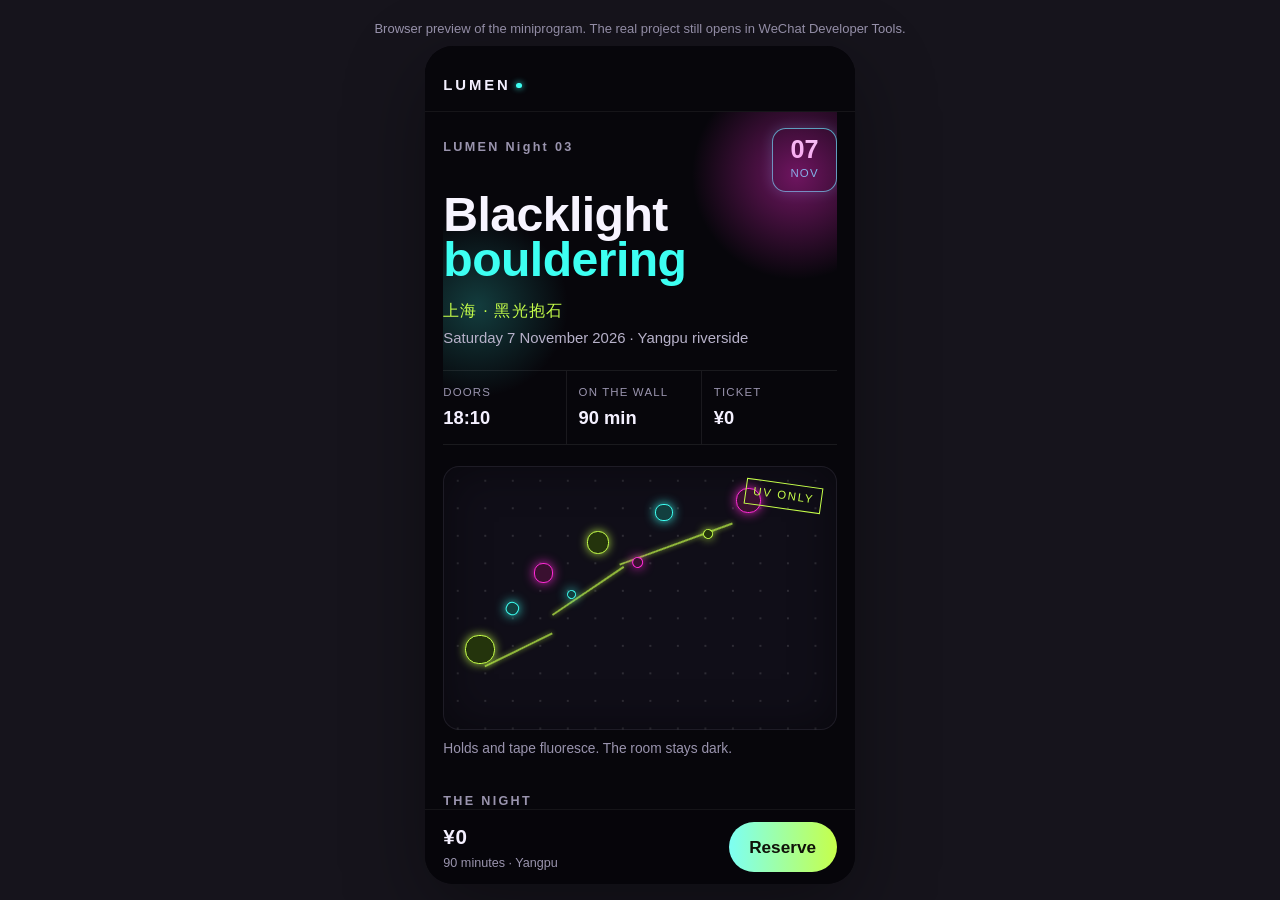
==== preview/index.html @ d01b52dc "first commit Co-authored-by: Cursor <cursoragent@cursor.com>" ====
<!DOCTYPE html>
<html lang="en">
<head>
  <meta charset="utf-8">
  <meta name="viewport" content="width=device-width, initial-scale=1">
  <title>LUMEN Night — browser preview</title>
  <link rel="stylesheet" href="preview.css?v=4">
  <style>
    :root {
      --rpx: calc(min(100vw, 430px) / 750);
    }

    body {
      margin: 0;
      background: #16141c;
      color: #f4f0ff;
      font-family: -apple-system, BlinkMacSystemFont, "Segoe UI", "PingFang SC", "Microsoft YaHei", sans-serif;
    }

    .stage {
      height: 100vh;
      height: 100dvh;
      display: flex;
      flex-direction: column;
      align-items: center;
      box-sizing: border-box;
    }

    .note {
      margin: 0;
      padding: 12px 16px 8px;
      color: #9a94ae;
      font-size: 13px;
      line-height: 1.4;
      text-align: center;
    }

    .device {
      width: min(100vw, 430px);
      flex: 1;
      min-height: 0;
      position: relative;
      display: flex;
      flex-direction: column;
      overflow: hidden;
      background: #07060b;
    }

    .device * {
      box-sizing: border-box;
    }

    .scroll {
      flex: 1;
      min-height: 0;
      overflow-x: hidden;
      overflow-y: auto;
      scrollbar-width: none;
    }

    .scroll::-webkit-scrollbar {
      width: 0;
      height: 0;
    }

    .device .nav,
    .device .dock {
      position: relative;
      top: auto;
      right: auto;
      bottom: auto;
      left: auto;
      flex-shrink: 0;
    }

    .device .nav {
      padding-top: 14px;
    }

    .device .bar {
      min-height: calc(88 * var(--rpx));
    }

    .home .page {
      padding-bottom: calc(28 * var(--rpx));
    }

    .device button {
      font-family: inherit;
      cursor: pointer;
      border: 0;
      background: transparent;
    }

    .device input,
    .device select {
      font-family: inherit;
      font-size: max(16px, calc(30 * var(--rpx)));
    }

    .device input:focus,
    .device select:focus {
      outline: none;
      border-color: rgba(61, 255, 242, 0.85);
    }

    .device select.field {
      appearance: none;
    }

    .wave,
    .choice,
    .agree,
    .code-wrap,
    .row {
      cursor: pointer;
    }

    #dock[hidden] {
      display: none !important;
    }

    .modal {
      position: absolute;
      inset: 0;
      z-index: 40;
      display: flex;
      align-items: flex-end;
      padding: 16px;
      background: rgba(0, 0, 0, 0.55);
    }

    .modal[hidden] {
      display: none !important;
    }

    .sheet {
      width: 100%;
      padding: 22px 18px 16px;
      border-radius: 20px;
      background: #14121c;
      border: 1px solid rgba(255, 255, 255, 0.08);
    }

    .sheet-title {
      margin: 0;
      font-size: 18px;
      font-weight: 700;
    }

    .sheet-copy {
      margin: 8px 0 18px;
      color: #b7b1c9;
      font-size: 14px;
      line-height: 1.45;
    }

    .sheet-actions {
      display: flex;
      gap: 10px;
    }

    .sheet-actions button {
      flex: 1;
    }

    .device .danger {
      height: 44px;
      border: 0;
      border-radius: 999px;
      background: #ff2bd6;
      color: #1a0612;
      font-size: 15px;
      font-weight: 700;
    }

    .toast {
      position: absolute;
      left: 50%;
      bottom: 28px;
      z-index: 50;
      transform: translateX(-50%);
      padding: 8px 14px;
      border-radius: 999px;
      background: rgba(20, 18, 28, 0.96);
      border: 1px solid rgba(255, 255, 255, 0.1);
      color: #f4f0ff;
      font-size: 13px;
      white-space: nowrap;
    }

    .toast[hidden] {
      display: none !important;
    }

    @media (min-width: 520px) {
      .stage {
        padding: 8px 0 16px;
      }

      .device {
        border-radius: 28px;
        box-shadow: 0 24px 80px rgba(0, 0, 0, 0.35);
      }
    }
  </style>
</head>
<body>
  <div class="stage">
    <p class="note">Browser preview of the miniprogram. The real project still opens in WeChat Developer Tools.</p>
    <div class="device home" id="device">
      <div class="nav" id="nav"></div>
      <div class="scroll" id="scroll"></div>
      <div class="dock" id="dock"></div>
      <div class="modal" id="modal" hidden>
        <div class="sheet">
          <p class="sheet-title">Give up this spot?</p>
          <p class="sheet-copy">The pass code on this phone will be deleted.</p>
          <div class="sheet-actions">
            <button type="button" class="ghost" data-action="keep">Keep</button>
            <button type="button" class="danger" data-action="drop">Drop</button>
          </div>
        </div>
      </div>
      <div class="toast" id="toast" hidden></div>
    </div>
  </div>
  <script src="../utils/event.js"></script>
  <script src="../utils/form.js"></script>
  <script src="preview.js"></script>
</body>
</html>
---- preview/preview.css ----
.device {
  background: #07060b;
  color: #f4f0ff;
  font-family: -apple-system, BlinkMacSystemFont, "PingFang SC", "Helvetica Neue", "Microsoft YaHei", sans-serif;
  font-size: calc(28 * var(--rpx));
  line-height: 1.5;
}.device view, .device text, .device button, .device input {
  box-sizing: border-box;
}.device button {
  margin: 0;
  padding: 0;
  background: transparent;
  border-radius: 0;
  font-size: inherit;
  color: inherit;
  line-height: normal;
}.device button::after {
  border: none;
}.device .btn {
  height: calc(88 * var(--rpx));
  line-height: calc(88 * var(--rpx));
  padding: 0 calc(36 * var(--rpx));
  border-radius: calc(999 * var(--rpx));
  background: linear-gradient(90deg, #7dfff4 0%, #c6ff4a 100%);
  color: #101208;
  font-size: calc(30 * var(--rpx));
  font-weight: 700;
  text-align: center;
}.device .btn-hover {
  opacity: 0.84;
}.device .ghost {
  height: calc(88 * var(--rpx));
  line-height: calc(84 * var(--rpx));
  padding: 0 calc(32 * var(--rpx));
  border-radius: calc(999 * var(--rpx));
  border: calc(2 * var(--rpx)) solid rgba(61, 255, 242, 0.55);
  color: #3dfff2;
  font-size: calc(28 * var(--rpx));
  font-weight: 600;
  text-align: center;
  background: transparent;
}.device .ghost-hover {
  opacity: 0.75;
}.device .ph {
  color: #6e6884;
}

.device .nav {
  position: fixed;
  top: 0;
  left: 0;
  right: 0;
  z-index: 20;
  background: #07060b;
  border-bottom: calc(1 * var(--rpx)) solid rgba(255, 255, 255, 0.06);
}.device .bar {
  display: flex;
  align-items: center;
  padding-left: calc(32 * var(--rpx));
  position: relative;
}.device .side {
  display: flex;
  align-items: center;
  min-width: calc(140 * var(--rpx));
}.device .brand {
  display: flex;
  align-items: center;
}.device .word {
  font-size: calc(26 * var(--rpx));
  font-weight: 700;
  letter-spacing: calc(5 * var(--rpx));
  color: #f4f0ff;
}.device .dot {
  width: calc(10 * var(--rpx));
  height: calc(10 * var(--rpx));
  margin-left: calc(10 * var(--rpx));
  border-radius: 50%;
  background: #3dfff2;
  box-shadow: 0 0 calc(12 * var(--rpx)) #3dfff2;
}.device .back {
  display: flex;
  align-items: center;
  height: calc(64 * var(--rpx));
  padding-right: calc(16 * var(--rpx));
  color: #f4f0ff;
  font-size: calc(28 * var(--rpx));
}.device .back-hover {
  opacity: 0.6;
}.device .chevron {
  width: calc(16 * var(--rpx));
  height: calc(16 * var(--rpx));
  margin-right: calc(10 * var(--rpx));
  border-left: calc(4 * var(--rpx)) solid #f4f0ff;
  border-bottom: calc(4 * var(--rpx)) solid #f4f0ff;
  transform: rotate(45deg);
}.device .nav-title {
  position: absolute;
  left: calc(180 * var(--rpx));
  right: calc(180 * var(--rpx));
  text-align: center;
  font-size: calc(30 * var(--rpx));
  font-weight: 600;
  color: #f4f0ff;
}

.home .page {
  padding-right: calc(32 * var(--rpx));
  padding-left: calc(32 * var(--rpx));
  padding-bottom: calc(calc(180 * var(--rpx)) + constant(safe-area-inset-bottom));
  padding-bottom: calc(calc(180 * var(--rpx)) + env(safe-area-inset-bottom));
}.home .hero {
  position: relative;
  padding-top: calc(28 * var(--rpx));
  overflow: hidden;
}.home .orb {
  position: absolute;
  border-radius: 50%;
}.home .orb-a {
  width: calc(380 * var(--rpx));
  height: calc(380 * var(--rpx));
  top: calc(-80 * var(--rpx));
  right: calc(-120 * var(--rpx));
  background: radial-gradient(circle, rgba(255, 43, 214, 0.42), transparent 68%);
}.home .orb-b {
  width: calc(320 * var(--rpx));
  height: calc(320 * var(--rpx));
  left: calc(-100 * var(--rpx));
  top: calc(180 * var(--rpx));
  background: radial-gradient(circle, rgba(61, 255, 242, 0.22), transparent 70%);
}.home .hero-top {
  display: flex;
  align-items: flex-start;
  justify-content: space-between;
}.home .kicker {
  margin-top: calc(18 * var(--rpx));
  color: #9a94ae;
  font-size: calc(22 * var(--rpx));
  font-weight: 600;
  letter-spacing: calc(4 * var(--rpx));
}.home .date-badge {
  width: calc(112 * var(--rpx));
  height: calc(112 * var(--rpx));
  display: flex;
  flex-direction: column;
  align-items: center;
  justify-content: center;
  border: calc(2 * var(--rpx)) solid rgba(61, 255, 242, 0.75);
  border-radius: calc(24 * var(--rpx));
  box-shadow: 0 0 calc(24 * var(--rpx)) rgba(61, 255, 242, 0.22);
  background: rgba(7, 6, 11, 0.35);
}.home .date-day {
  font-size: calc(44 * var(--rpx));
  font-weight: 700;
  line-height: 1;
  color: #f4f0ff;
}.home .date-mon {
  margin-top: calc(4 * var(--rpx));
  color: #3dfff2;
  font-size: calc(20 * var(--rpx));
  letter-spacing: calc(2 * var(--rpx));
}.home .title {
  display: block;
  position: relative;
  left: 0;
  right: auto;
  font-size: calc(84 * var(--rpx));
  font-weight: 700;
  line-height: 0.94;
  letter-spacing: calc(-1 * var(--rpx));
  color: #f7f4ff;
}.home .accent {
  color: #3dfff2;
}.home .zh {
  display: block;
  position: relative;
  margin-top: calc(28 * var(--rpx));
  color: #c6ff4a;
  font-size: calc(28 * var(--rpx));
  letter-spacing: calc(2 * var(--rpx));
}.home .when {
  display: block;
  position: relative;
  margin-top: calc(8 * var(--rpx));
  color: #b7b1c9;
  font-size: calc(26 * var(--rpx));
}.home .facts {
  display: flex;
  position: relative;
  margin-top: calc(36 * var(--rpx));
  border-top: calc(1 * var(--rpx)) solid rgba(255, 255, 255, 0.08);
  border-bottom: calc(1 * var(--rpx)) solid rgba(255, 255, 255, 0.08);
}.home .fact {
  flex: 1;
  padding: calc(22 * var(--rpx)) 0;
}.home .fact + .fact {
  padding-left: calc(20 * var(--rpx));
  border-left: calc(1 * var(--rpx)) solid rgba(255, 255, 255, 0.08);
}.home .fact-k {
  display: block;
  color: #9a94ae;
  font-size: calc(20 * var(--rpx));
  letter-spacing: calc(2 * var(--rpx));
  text-transform: uppercase;
}.home .fact-v {
  display: block;
  margin-top: calc(6 * var(--rpx));
  color: #f4f0ff;
  font-size: calc(32 * var(--rpx));
  font-weight: 700;
}.home .wall {
  position: relative;
  height: calc(460 * var(--rpx));
  margin-top: calc(36 * var(--rpx));
  overflow: hidden;
  border-radius: calc(28 * var(--rpx));
  border: calc(1 * var(--rpx)) solid rgba(255, 255, 255, 0.06);
  background-color: #100e18;
  background-image: radial-gradient(circle, rgba(255, 255, 255, 0.16) calc(1 * var(--rpx)), transparent calc(2 * var(--rpx)));
  background-size: calc(48 * var(--rpx)) calc(48 * var(--rpx));
  box-shadow: inset 0 0 calc(80 * var(--rpx)) rgba(0, 0, 0, 0.45);
}.home .stamp {
  position: absolute;
  top: calc(28 * var(--rpx));
  right: calc(24 * var(--rpx));
  z-index: 2;
  padding: calc(6 * var(--rpx)) calc(12 * var(--rpx));
  border: calc(2 * var(--rpx)) solid #c6ff4a;
  color: #c6ff4a;
  font-size: calc(20 * var(--rpx));
  letter-spacing: calc(3 * var(--rpx));
  transform: rotate(8deg);
  animation: glow 2.8s ease-in-out infinite;
}@keyframes glow {
  0%,
  100% { opacity: 0.72; }
  50% { opacity: 1; }
}.home .tape {
  position: absolute;
  height: calc(3 * var(--rpx));
  background: rgba(198, 255, 74, 0.7);
  box-shadow: 0 0 calc(10 * var(--rpx)) rgba(198, 255, 74, 0.65);
}.home .tape-a {
  left: calc(64 * var(--rpx));
  top: calc(318 * var(--rpx));
  width: calc(130 * var(--rpx));
  transform: rotate(-26deg);
}.home .tape-b {
  left: calc(176 * var(--rpx));
  top: calc(214 * var(--rpx));
  width: calc(150 * var(--rpx));
  transform: rotate(-34deg);
}.home .tape-c {
  left: calc(300 * var(--rpx));
  top: calc(132 * var(--rpx));
  width: calc(210 * var(--rpx));
  transform: rotate(-20deg);
}.home .hold {
  position: absolute;
}.home .shape-jug {
  border-radius: 46%;
}.home .shape-pinch {
  border-radius: calc(10 * var(--rpx));
  transform: rotate(28deg);
}.home .tone-cyan {
  background: #123f3f;
  border: calc(2 * var(--rpx)) solid #3dfff2;
  box-shadow: 0 0 calc(18 * var(--rpx)) rgba(61, 255, 242, 0.9);
}.home .tone-magenta {
  background: #3a1030;
  border: calc(2 * var(--rpx)) solid #ff2bd6;
  box-shadow: 0 0 calc(18 * var(--rpx)) rgba(255, 43, 214, 0.85);
}.home .tone-lime {
  background: #24340c;
  border: calc(2 * var(--rpx)) solid #c6ff4a;
  box-shadow: 0 0 calc(16 * var(--rpx)) rgba(198, 255, 74, 0.8);
}.home .caption {
  display: block;
  margin-top: calc(16 * var(--rpx));
  color: #9a94ae;
  font-size: calc(24 * var(--rpx));
}.home .section {
  margin-top: calc(56 * var(--rpx));
}.home .h {
  display: block;
  margin-bottom: calc(20 * var(--rpx));
  color: #9a94ae;
  font-size: calc(22 * var(--rpx));
  font-weight: 600;
  letter-spacing: calc(4 * var(--rpx));
  text-transform: uppercase;
}.home .intro {
  display: block;
  margin-top: calc(-6 * var(--rpx));
  margin-bottom: calc(20 * var(--rpx));
  color: #d8d3e8;
  font-size: calc(26 * var(--rpx));
}.home .slot {
  display: flex;
  margin-bottom: calc(22 * var(--rpx));
}.home .slot-t {
  width: calc(96 * var(--rpx));
  flex-shrink: 0;
  color: #3dfff2;
  font-size: calc(26 * var(--rpx));
  font-weight: 700;
}.home .slot-d {
  flex: 1;
  color: #d8d3e8;
  font-size: calc(26 * var(--rpx));
  line-height: 1.45;
}.home .wave {
  margin-bottom: calc(16 * var(--rpx));
  padding: calc(24 * var(--rpx)) calc(28 * var(--rpx));
  border-radius: calc(24 * var(--rpx));
  background: #12101a;
  border: calc(2 * var(--rpx)) solid rgba(255, 255, 255, 0.08);
}.home .wave.mine {
  border-color: rgba(61, 255, 242, 0.85);
  box-shadow: 0 0 calc(28 * var(--rpx)) rgba(61, 255, 242, 0.12);
}.home .wave-hover {
  opacity: 0.82;
}.home .wave-top {
  display: flex;
  align-items: center;
  justify-content: space-between;
}.home .wave-name {
  font-size: calc(30 * var(--rpx));
  font-weight: 700;
}.home .wave-go {
  color: #3dfff2;
  font-size: calc(22 * var(--rpx));
  letter-spacing: calc(1 * var(--rpx));
}.home .wave-time {
  display: block;
  margin-top: calc(8 * var(--rpx));
  font-size: calc(28 * var(--rpx));
  color: #f4f0ff;
}.home .wave-note {
  display: block;
  margin-top: calc(6 * var(--rpx));
  color: #9a94ae;
  font-size: calc(24 * var(--rpx));
}.home .price-row {
  display: flex;
  flex-wrap: wrap;
  align-items: baseline;
  margin-bottom: calc(22 * var(--rpx));
}.home .big {
  font-size: calc(64 * var(--rpx));
  font-weight: 700;
  line-height: 1;
  color: #f4f0ff;
}.home .per {
  flex: 1 0 100%;
  margin-top: calc(10 * var(--rpx));
  color: #9a94ae;
  font-size: calc(26 * var(--rpx));
  line-height: 1.4;
}.home .inc, .home .rule {
  display: flex;
  align-items: flex-start;
  margin-bottom: calc(16 * var(--rpx));
}.home .pip {
  width: calc(12 * var(--rpx));
  height: calc(12 * var(--rpx));
  margin-top: calc(14 * var(--rpx));
  margin-right: calc(16 * var(--rpx));
  flex-shrink: 0;
  border-radius: 50%;
  background: #c6ff4a;
  box-shadow: 0 0 calc(10 * var(--rpx)) #c6ff4a;
}.home .dash {
  width: calc(18 * var(--rpx));
  height: calc(3 * var(--rpx));
  margin-top: calc(18 * var(--rpx));
  margin-right: calc(16 * var(--rpx));
  flex-shrink: 0;
  background: #ff2bd6;
}.home .inc-t, .home .rule-t {
  flex: 1;
  color: #efeaff;
  font-size: calc(28 * var(--rpx));
  line-height: 1.45;
}.home .place {
  padding: calc(28 * var(--rpx));
  border-radius: calc(24 * var(--rpx));
  background: #12101a;
  border: calc(1 * var(--rpx)) solid rgba(255, 255, 255, 0.06);
}.home .place-name {
  display: block;
  font-size: calc(34 * var(--rpx));
  font-weight: 700;
}.home .place-line {
  display: block;
  margin-top: calc(8 * var(--rpx));
  color: #efeaff;
  font-size: calc(28 * var(--rpx));
}.home .place-dim {
  display: block;
  margin-top: calc(8 * var(--rpx));
  color: #9a94ae;
  font-size: calc(24 * var(--rpx));
}.home .place-note {
  display: block;
  margin-top: calc(18 * var(--rpx));
  color: #d8d3e8;
  font-size: calc(26 * var(--rpx));
  line-height: 1.45;
}.home .dock {
  position: fixed;
  left: 0;
  right: 0;
  bottom: 0;
  z-index: 30;
  display: flex;
  align-items: center;
  justify-content: space-between;
  padding: calc(20 * var(--rpx)) calc(32 * var(--rpx)) calc(calc(20 * var(--rpx)) + constant(safe-area-inset-bottom));
  padding: calc(20 * var(--rpx)) calc(32 * var(--rpx)) calc(calc(20 * var(--rpx)) + env(safe-area-inset-bottom));
  background: rgba(7, 6, 11, 0.96);
  border-top: calc(1 * var(--rpx)) solid rgba(255, 255, 255, 0.06);
}.home .dock-copy {
  flex: 1;
  min-width: 0;
  margin-right: calc(24 * var(--rpx));
}.home .dock-code {
  display: block;
  font-size: calc(36 * var(--rpx));
  font-weight: 700;
  letter-spacing: calc(1 * var(--rpx));
}.home .dock-sub {
  display: block;
  margin-top: calc(2 * var(--rpx));
  color: #9a94ae;
  font-size: calc(22 * var(--rpx));
}

.signup .page {
  padding-right: calc(32 * var(--rpx));
  padding-left: calc(32 * var(--rpx));
  padding-bottom: calc(calc(48 * var(--rpx)) + constant(safe-area-inset-bottom));
  padding-bottom: calc(calc(48 * var(--rpx)) + env(safe-area-inset-bottom));
}.signup .kicker {
  display: block;
  margin-top: calc(28 * var(--rpx));
  color: #9a94ae;
  font-size: calc(22 * var(--rpx));
  font-weight: 600;
  letter-spacing: calc(4 * var(--rpx));
}.signup .lead {
  display: block;
  margin-top: calc(10 * var(--rpx));
  font-size: calc(48 * var(--rpx));
  font-weight: 700;
  line-height: 1.15;
}.signup .sub, .signup .keep {
  display: block;
  margin-top: calc(8 * var(--rpx));
  color: #b7b1c9;
  font-size: calc(26 * var(--rpx));
}.signup .keep {
  color: #c6ff4a;
}.signup .block {
  margin-top: calc(40 * var(--rpx));
}.signup .label {
  display: block;
  margin-bottom: calc(16 * var(--rpx));
  color: #9a94ae;
  font-size: calc(22 * var(--rpx));
  font-weight: 600;
  letter-spacing: calc(3 * var(--rpx));
  text-transform: uppercase;
}.signup .choice {
  margin-bottom: calc(16 * var(--rpx));
  padding: calc(24 * var(--rpx)) calc(28 * var(--rpx));
  border-radius: calc(24 * var(--rpx));
  background: #12101a;
  border: calc(2 * var(--rpx)) solid rgba(255, 255, 255, 0.08);
}.signup .choice.on {
  border-color: rgba(61, 255, 242, 0.85);
  box-shadow: 0 0 calc(28 * var(--rpx)) rgba(61, 255, 242, 0.12);
}.signup .choice-name {
  display: block;
  font-size: calc(30 * var(--rpx));
  font-weight: 700;
}.signup .choice-meta {
  display: block;
  margin-top: calc(6 * var(--rpx));
  color: #9a94ae;
  font-size: calc(24 * var(--rpx));
  line-height: 1.4;
}.signup .ph {
  color: #6e6884;
}.signup .field {
  width: 100%;
  height: calc(96 * var(--rpx));
  padding: 0 calc(28 * var(--rpx));
  border-radius: calc(20 * var(--rpx));
  background: #14121c;
  border: calc(2 * var(--rpx)) solid rgba(255, 255, 255, 0.08);
  color: #f4f0ff;
  font-size: calc(30 * var(--rpx));
}.signup .picker {
  margin-top: calc(4 * var(--rpx));
  line-height: calc(96 * var(--rpx));
}.signup .agree {
  display: flex;
  align-items: flex-start;
  margin-top: calc(36 * var(--rpx));
}.signup .tick {
  width: calc(36 * var(--rpx));
  height: calc(36 * var(--rpx));
  margin-top: calc(4 * var(--rpx));
  margin-right: calc(16 * var(--rpx));
  flex-shrink: 0;
  display: flex;
  align-items: center;
  justify-content: center;
  border-radius: calc(8 * var(--rpx));
  border: calc(2 * var(--rpx)) solid rgba(198, 255, 74, 0.75);
}.signup .tick.on {
  background: #c6ff4a;
  border-color: #c6ff4a;
}.signup .tick-mark {
  width: calc(16 * var(--rpx));
  height: calc(8 * var(--rpx));
  margin-top: calc(-6 * var(--rpx));
  border-left: calc(4 * var(--rpx)) solid #152006;
  border-bottom: calc(4 * var(--rpx)) solid #152006;
  transform: rotate(-45deg);
}.signup .agree-copy {
  flex: 1;
  color: #efeaff;
  font-size: calc(26 * var(--rpx));
  line-height: 1.45;
}.signup .error {
  display: block;
  margin-top: calc(28 * var(--rpx));
  color: #ff8ac4;
  font-size: calc(26 * var(--rpx));
}.signup .submit {
  width: 100%;
  margin-top: calc(28 * var(--rpx));
}.signup .fine {
  display: block;
  margin-top: calc(16 * var(--rpx));
  color: #6e6884;
  font-size: calc(22 * var(--rpx));
  line-height: 1.45;
}

.pass .page {
  padding-right: calc(32 * var(--rpx));
  padding-left: calc(32 * var(--rpx));
  padding-bottom: calc(calc(48 * var(--rpx)) + constant(safe-area-inset-bottom));
  padding-bottom: calc(calc(48 * var(--rpx)) + env(safe-area-inset-bottom));
}.pass .saved {
  display: block;
  margin-top: calc(28 * var(--rpx));
  color: #c6ff4a;
  font-size: calc(26 * var(--rpx));
}.pass .pass {
  margin-top: calc(28 * var(--rpx));
  overflow: hidden;
  border-radius: calc(32 * var(--rpx));
  border: calc(1 * var(--rpx)) solid rgba(61, 255, 242, 0.35);
  background: linear-gradient(180deg, #16131f 0%, #0c0b12 100%);
}.pass .pass-bar {
  height: calc(8 * var(--rpx));
  background: linear-gradient(90deg, #3dfff2, #c6ff4a 42%, #ff2bd6);
}.pass .pass-body {
  padding: calc(32 * var(--rpx)) calc(32 * var(--rpx)) calc(36 * var(--rpx));
}.pass .series {
  display: block;
  color: #9a94ae;
  font-size: calc(22 * var(--rpx));
  letter-spacing: calc(4 * var(--rpx));
}.pass .night {
  display: block;
  margin-top: calc(8 * var(--rpx));
  font-size: calc(56 * var(--rpx));
  font-weight: 700;
  line-height: 1;
  color: #f4f0ff;
}.pass .zh {
  display: block;
  margin-top: calc(12 * var(--rpx));
  color: #c6ff4a;
  font-size: calc(26 * var(--rpx));
}.pass .code-wrap {
  margin-top: calc(32 * var(--rpx));
  margin-bottom: calc(12 * var(--rpx));
  padding: calc(28 * var(--rpx)) calc(8 * var(--rpx));
  border-top: calc(1 * var(--rpx)) dashed rgba(255, 255, 255, 0.16);
  border-bottom: calc(1 * var(--rpx)) dashed rgba(255, 255, 255, 0.16);
}.pass .code {
  display: block;
  font-size: calc(64 * var(--rpx));
  font-weight: 700;
  letter-spacing: calc(6 * var(--rpx));
  color: #3dfff2;
  text-shadow: 0 0 calc(18 * var(--rpx)) rgba(61, 255, 242, 0.45);
}.pass .code-hint {
  display: block;
  margin-top: calc(8 * var(--rpx));
  color: #6e6884;
  font-size: calc(22 * var(--rpx));
}.pass .row {
  display: flex;
  margin-top: calc(22 * var(--rpx));
}.pass .k {
  width: calc(120 * var(--rpx));
  flex-shrink: 0;
  color: #9a94ae;
  font-size: calc(24 * var(--rpx));
}.pass .v {
  flex: 1;
  color: #f4f0ff;
  font-size: calc(28 * var(--rpx));
}.pass .phone-hint {
  display: block;
  margin-top: calc(8 * var(--rpx));
  margin-left: calc(120 * var(--rpx));
  color: #6e6884;
  font-size: calc(22 * var(--rpx));
}.pass .where {
  margin-top: calc(32 * var(--rpx));
  padding: calc(24 * var(--rpx));
  border-radius: calc(20 * var(--rpx));
  background: rgba(255, 255, 255, 0.03);
}.pass .where-name {
  display: block;
  font-size: calc(30 * var(--rpx));
  font-weight: 700;
}.pass .where-line, .pass .where-door {
  display: block;
  margin-top: calc(6 * var(--rpx));
  color: #d8d3e8;
  font-size: calc(26 * var(--rpx));
}.pass .where-door {
  margin-top: calc(14 * var(--rpx));
  color: #3dfff2;
}.pass .fine {
  display: block;
  margin-top: calc(20 * var(--rpx));
  color: #6e6884;
  font-size: calc(22 * var(--rpx));
  line-height: 1.45;
}.pass .wide {
  width: 100%;
  margin-top: calc(28 * var(--rpx));
}.pass .text-btn {
  width: 100%;
  height: calc(80 * var(--rpx));
  margin-top: calc(8 * var(--rpx));
  line-height: calc(80 * var(--rpx));
  text-align: center;
  color: #ff8ac4;
  font-size: calc(26 * var(--rpx));
}.pass .lead {
  display: block;
  margin-top: calc(36 * var(--rpx));
  font-size: calc(48 * var(--rpx));
  font-weight: 700;
}.pass .sub {
  display: block;
  margin-top: calc(12 * var(--rpx));
  color: #b7b1c9;
  font-size: calc(28 * var(--rpx));
}.pass .empty-btn {
  margin-top: calc(36 * var(--rpx));
}
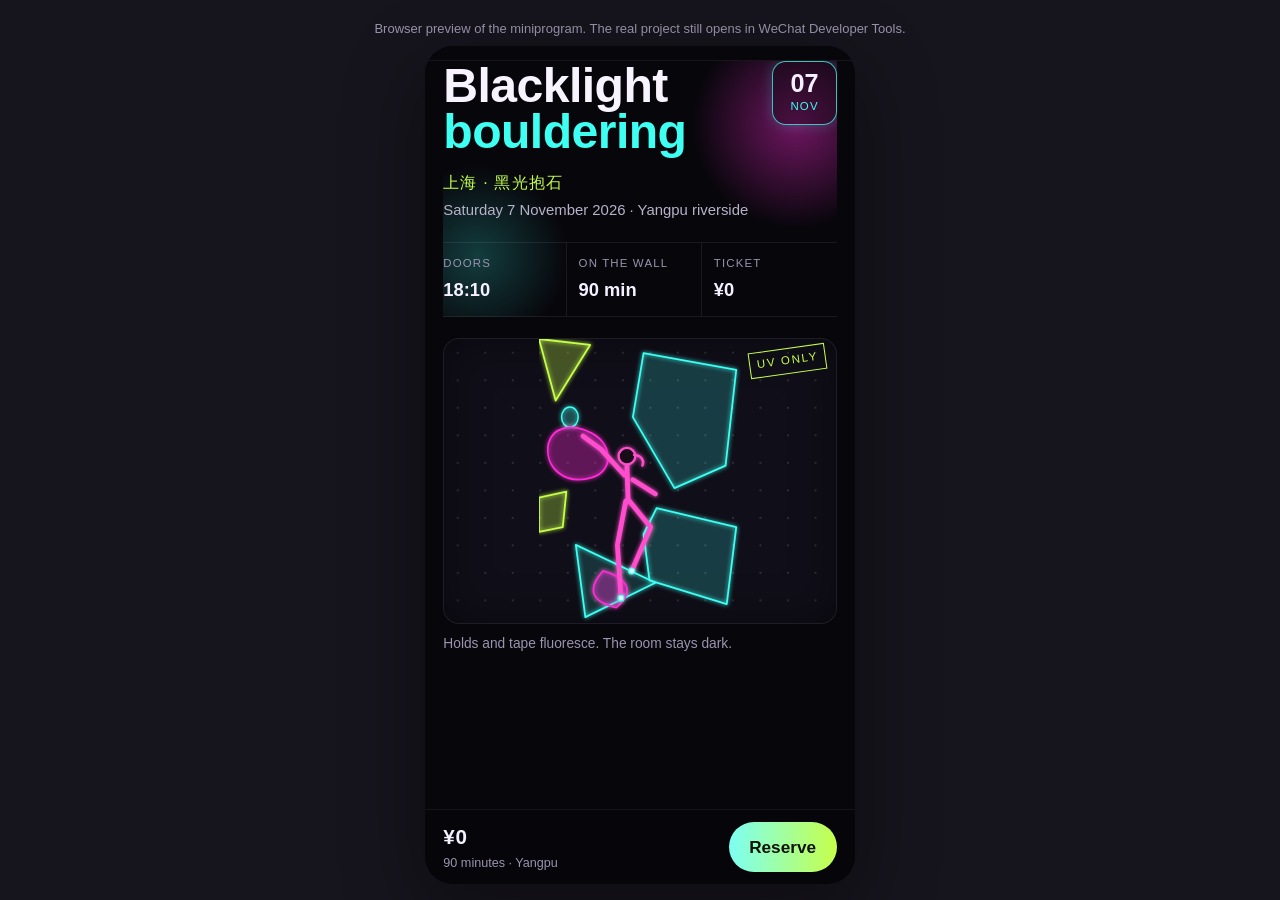
==== commit f9f04699: "visual boulders" ====
--- a/preview/index.html
+++ b/preview/index.html
@@ -4,7 +4,7 @@
   <meta charset="utf-8">
   <meta name="viewport" content="width=device-width, initial-scale=1">
   <title>LUMEN Night — browser preview</title>
-  <link rel="stylesheet" href="preview.css?v=4">
+  <link rel="stylesheet" href="preview.css?v=9">
   <style>
     :root {
       --rpx: calc(min(100vw, 430px) / 750);
@@ -79,6 +79,14 @@
 
     .device .bar {
       min-height: calc(88 * var(--rpx));
+    }
+
+    .nav-home {
+      padding-top: 12px;
+    }
+
+    .nav-home .bar {
+      min-height: 0;
     }
 
     .home .page {
@@ -227,6 +235,6 @@
   </div>
   <script src="../utils/event.js"></script>
   <script src="../utils/form.js"></script>
-  <script src="preview.js"></script>
+  <script src="preview.js?v=4"></script>
 </body>
 </html>
--- a/preview/preview.css
+++ b/preview/preview.css
@@ -110,7 +110,7 @@
   padding-bottom: calc(calc(180 * var(--rpx)) + env(safe-area-inset-bottom));
 }.home .hero {
   position: relative;
-  padding-top: calc(28 * var(--rpx));
+  padding-top: calc(4 * var(--rpx));
   overflow: hidden;
 }.home .orb {
   position: absolute;
@@ -127,17 +127,11 @@
   left: calc(-100 * var(--rpx));
   top: calc(180 * var(--rpx));
   background: radial-gradient(circle, rgba(61, 255, 242, 0.22), transparent 70%);
-}.home .hero-top {
-  display: flex;
-  align-items: flex-start;
-  justify-content: space-between;
-}.home .kicker {
-  margin-top: calc(18 * var(--rpx));
-  color: #9a94ae;
-  font-size: calc(22 * var(--rpx));
-  font-weight: 600;
-  letter-spacing: calc(4 * var(--rpx));
 }.home .date-badge {
+  position: absolute;
+  top: 0;
+  right: 0;
+  z-index: 2;
   width: calc(112 * var(--rpx));
   height: calc(112 * var(--rpx));
   display: flex;
@@ -163,6 +157,7 @@
   position: relative;
   left: 0;
   right: auto;
+  padding-right: calc(128 * var(--rpx));
   font-size: calc(84 * var(--rpx));
   font-weight: 700;
   line-height: 0.94;
@@ -209,7 +204,7 @@
   font-weight: 700;
 }.home .wall {
   position: relative;
-  height: calc(460 * var(--rpx));
+  height: calc(500 * var(--rpx));
   margin-top: calc(36 * var(--rpx));
   overflow: hidden;
   border-radius: calc(28 * var(--rpx));
@@ -218,61 +213,134 @@
   background-image: radial-gradient(circle, rgba(255, 255, 255, 0.16) calc(1 * var(--rpx)), transparent calc(2 * var(--rpx)));
   background-size: calc(48 * var(--rpx)) calc(48 * var(--rpx));
   box-shadow: inset 0 0 calc(80 * var(--rpx)) rgba(0, 0, 0, 0.45);
+}.home .wall-art {
+  display: block;
+  width: 100%;
+  height: 100%;
+  object-fit: contain;
 }.home .stamp {
   position: absolute;
-  top: calc(28 * var(--rpx));
-  right: calc(24 * var(--rpx));
-  z-index: 2;
+  top: calc(16 * var(--rpx));
+  right: calc(16 * var(--rpx));
+  left: auto;
+  z-index: 3;
   padding: calc(6 * var(--rpx)) calc(12 * var(--rpx));
   border: calc(2 * var(--rpx)) solid #c6ff4a;
   color: #c6ff4a;
   font-size: calc(20 * var(--rpx));
   letter-spacing: calc(3 * var(--rpx));
-  transform: rotate(8deg);
+  transform: rotate(-8deg);
   animation: glow 2.8s ease-in-out infinite;
 }@keyframes glow {
   0%,
   100% { opacity: 0.72; }
   50% { opacity: 1; }
-}.home .tape {
+}.home .route-tape {
   position: absolute;
-  height: calc(3 * var(--rpx));
-  background: rgba(198, 255, 74, 0.7);
-  box-shadow: 0 0 calc(10 * var(--rpx)) rgba(198, 255, 74, 0.65);
-}.home .tape-a {
-  left: calc(64 * var(--rpx));
-  top: calc(318 * var(--rpx));
-  width: calc(130 * var(--rpx));
-  transform: rotate(-26deg);
-}.home .tape-b {
-  left: calc(176 * var(--rpx));
-  top: calc(214 * var(--rpx));
-  width: calc(150 * var(--rpx));
-  transform: rotate(-34deg);
-}.home .tape-c {
-  left: calc(300 * var(--rpx));
-  top: calc(132 * var(--rpx));
-  width: calc(210 * var(--rpx));
-  transform: rotate(-20deg);
+  z-index: 1;
+  height: calc(6 * var(--rpx));
+  margin-top: calc(-3 * var(--rpx));
+  transform-origin: 0 50%;
+  background: repeating-linear-gradient(
+    90deg,
+    rgba(198, 255, 74, 0.95) 0 calc(12 * var(--rpx)),
+    rgba(198, 255, 74, 0.15) calc(12 * var(--rpx)) calc(18 * var(--rpx))
+  );
+  box-shadow: 0 0 calc(8 * var(--rpx)) rgba(198, 255, 74, 0.75);
 }.home .hold {
   position: absolute;
+  z-index: 2;
+}.home .hold-ring, .home .hold-lip, .home .hold-bolt {
+  position: absolute;
+}.home .hold-bolt {
+  left: 46%;
+  top: 40%;
+  width: calc(8 * var(--rpx));
+  height: calc(8 * var(--rpx));
+  border-radius: 50%;
+  background: #120e18;
+  box-shadow: inset 0 0 0 calc(1 * var(--rpx)) rgba(255, 255, 255, 0.35);
 }.home .shape-jug {
+  border-radius: calc(22 * var(--rpx)) calc(28 * var(--rpx)) calc(34 * var(--rpx)) calc(18 * var(--rpx));
+}.home .shape-jug .hold-bolt {
+  top: 24%;
+  left: 34%;
+}.home .shape-jug .hold-lip {
+  left: 12%;
+  right: 14%;
+  bottom: 10%;
+  height: 36%;
+  border-radius: calc(10 * var(--rpx)) calc(10 * var(--rpx)) calc(18 * var(--rpx)) calc(18 * var(--rpx));
+  background: rgba(0, 0, 0, 0.5);
+  box-shadow: inset 0 calc(4 * var(--rpx)) 0 rgba(255, 255, 255, 0.45);
+}.home .shape-crimp {
+  border-radius: calc(7 * var(--rpx));
+}.home .shape-crimp .hold-lip {
+  left: 8%;
+  right: 8%;
+  top: 16%;
+  height: 28%;
+  border-radius: calc(6 * var(--rpx));
+  background: rgba(255, 255, 255, 0.42);
+}.home .shape-pinch {
   border-radius: 46%;
-}.home .shape-pinch {
-  border-radius: calc(10 * var(--rpx));
-  transform: rotate(28deg);
+}.home .shape-pinch .hold-lip {
+  top: 14%;
+  bottom: 14%;
+  left: 12%;
+  width: 22%;
+  border-radius: 40%;
+  background: rgba(0, 0, 0, 0.4);
+  box-shadow: inset calc(-2 * var(--rpx)) 0 0 rgba(255, 255, 255, 0.28);
+}.home .shape-sloper {
+  border-radius: 50%;
+}.home .shape-sloper .hold-lip {
+  left: 16%;
+  top: 12%;
+  width: 38%;
+  height: 30%;
+  border-radius: 50%;
+  background: rgba(255, 255, 255, 0.22);
+}.home .shape-foot {
+  border-radius: 42% 48% 40% 46%;
+}.home .shape-foot .hold-lip {
+  left: 18%;
+  right: 18%;
+  bottom: 16%;
+  height: 32%;
+  border-radius: 40%;
+  background: rgba(0, 0, 0, 0.4);
+}.home .shape-foot .hold-bolt {
+  width: calc(5 * var(--rpx));
+  height: calc(5 * var(--rpx));
+}.home .mark-start .hold-ring {
+  left: calc(-12 * var(--rpx));
+  top: calc(-12 * var(--rpx));
+  right: calc(-12 * var(--rpx));
+  bottom: calc(-12 * var(--rpx));
+  border: calc(3 * var(--rpx)) dashed #c6ff4a;
+  border-radius: 50%;
+  box-shadow: 0 0 calc(10 * var(--rpx)) rgba(198, 255, 74, 0.85);
+}.home .mark-finish .hold-ring {
+  left: calc(-10 * var(--rpx));
+  top: calc(-10 * var(--rpx));
+  right: calc(-10 * var(--rpx));
+  bottom: calc(-10 * var(--rpx));
+  border: calc(3 * var(--rpx)) solid #3dfff2;
+  border-radius: calc(16 * var(--rpx));
+  box-shadow: 0 0 calc(14 * var(--rpx)) rgba(61, 255, 242, 0.9);
 }.home .tone-cyan {
-  background: #123f3f;
-  border: calc(2 * var(--rpx)) solid #3dfff2;
-  box-shadow: 0 0 calc(18 * var(--rpx)) rgba(61, 255, 242, 0.9);
+  background: radial-gradient(circle at 32% 28%, #1d6d68, #0c2a2a 72%);
+  border: calc(3 * var(--rpx)) solid #3dfff2;
+  box-shadow: 0 0 calc(16 * var(--rpx)) rgba(61, 255, 242, 0.85), inset 0 calc(-8 * var(--rpx)) calc(10 * var(--rpx)) rgba(0, 0, 0, 0.45);
 }.home .tone-magenta {
-  background: #3a1030;
-  border: calc(2 * var(--rpx)) solid #ff2bd6;
-  box-shadow: 0 0 calc(18 * var(--rpx)) rgba(255, 43, 214, 0.85);
+  background: radial-gradient(circle at 32% 28%, #7a2458, #2a0c22 72%);
+  border: calc(3 * var(--rpx)) solid #ff2bd6;
+  box-shadow: 0 0 calc(16 * var(--rpx)) rgba(255, 43, 214, 0.8), inset 0 calc(-8 * var(--rpx)) calc(10 * var(--rpx)) rgba(0, 0, 0, 0.45);
 }.home .tone-lime {
-  background: #24340c;
-  border: calc(2 * var(--rpx)) solid #c6ff4a;
-  box-shadow: 0 0 calc(16 * var(--rpx)) rgba(198, 255, 74, 0.8);
+  background: radial-gradient(circle at 32% 28%, #4d6420, #1c240c 72%);
+  border: calc(3 * var(--rpx)) solid #c6ff4a;
+  box-shadow: 0 0 calc(14 * var(--rpx)) rgba(198, 255, 74, 0.75), inset 0 calc(-8 * var(--rpx)) calc(10 * var(--rpx)) rgba(0, 0, 0, 0.45);
 }.home .caption {
   display: block;
   margin-top: calc(16 * var(--rpx));
@@ -305,6 +373,7 @@
   font-weight: 700;
 }.home .slot-d {
   flex: 1;
+  min-width: 0;
   color: #d8d3e8;
   font-size: calc(26 * var(--rpx));
   line-height: 1.45;
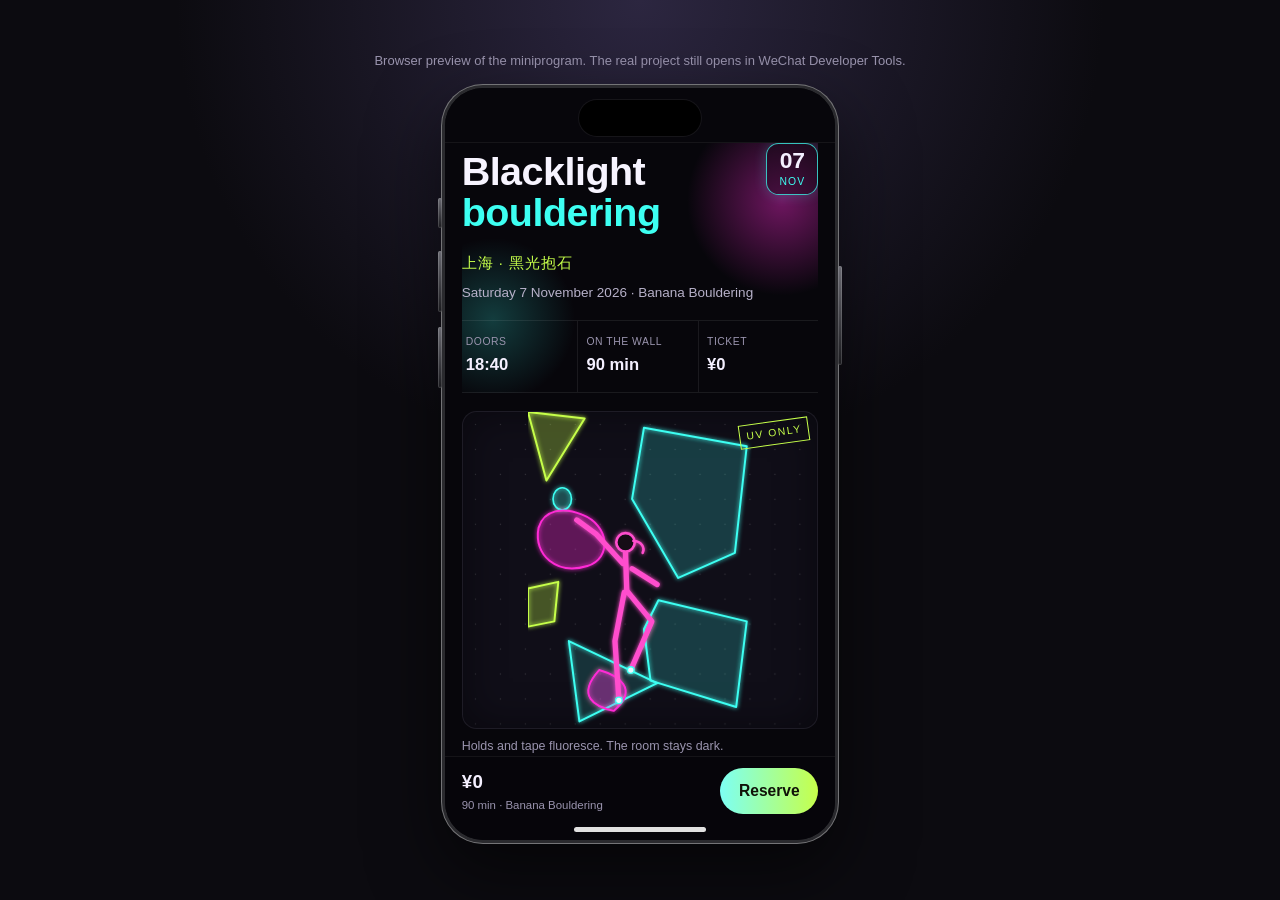
==== commit f951d58a: "phone shell" ====
--- a/preview/index.html
+++ b/preview/index.html
@@ -3,16 +3,18 @@
 <head>
   <meta charset="utf-8">
   <meta name="viewport" content="width=device-width, initial-scale=1">
-  <title>LUMEN Night — browser preview</title>
-  <link rel="stylesheet" href="preview.css?v=9">
+  <title>Banana Bouldering — browser preview</title>
+  <link rel="stylesheet" href="preview.css?v=12">
   <style>
     :root {
-      --rpx: calc(min(100vw, 430px) / 750);
+      --screen-w: min(390px, calc(100vw - 96px));
+      --screen-h: min(844px, calc(100dvh - 148px));
+      --rpx: calc(var(--screen-w) / 750);
     }
 
     body {
       margin: 0;
-      background: #16141c;
+      background: #0c0b10;
       color: #f4f0ff;
       font-family: -apple-system, BlinkMacSystemFont, "Segoe UI", "PingFang SC", "Microsoft YaHei", sans-serif;
     }
@@ -23,27 +25,106 @@
       display: flex;
       flex-direction: column;
       align-items: center;
+      justify-content: center;
       box-sizing: border-box;
+      padding: 16px 12px 20px;
+      background:
+        radial-gradient(circle at 50% 0%, #2c2640 0%, transparent 42%),
+        #0c0b10;
     }
 
     .note {
-      margin: 0;
-      padding: 12px 16px 8px;
+      margin: 0 0 14px;
+      padding: 0 16px;
       color: #9a94ae;
       font-size: 13px;
       line-height: 1.4;
       text-align: center;
     }
 
+    .iphone {
+      position: relative;
+      box-sizing: border-box;
+      width: calc(var(--screen-w) + 8px);
+      height: calc(var(--screen-h) + 8px);
+      flex: 0 0 auto;
+      padding: 4px;
+      border-radius: 42px;
+      background: #2a2a2e;
+      box-shadow:
+        inset 0 0 0 1px rgba(255, 255, 255, 0.35),
+        0 28px 70px rgba(0, 0, 0, 0.55);
+    }
+
+    .hw {
+      position: absolute;
+      width: 4px;
+      border-radius: 2px;
+      background: linear-gradient(#6a6a72, #1a1a1e);
+      box-shadow: inset 0 0 0 1px rgba(255, 255, 255, 0.16);
+    }
+
+    .hw-silent {
+      left: -3px;
+      top: 15%;
+      height: 4%;
+    }
+
+    .hw-vol {
+      left: -3px;
+      height: 8%;
+    }
+
+    .hw-vol-up {
+      top: 22%;
+    }
+
+    .hw-vol-down {
+      top: 32%;
+    }
+
+    .hw-power {
+      right: -3px;
+      top: 24%;
+      height: 13%;
+    }
+
     .device {
-      width: min(100vw, 430px);
-      flex: 1;
-      min-height: 0;
+      width: 100%;
+      height: 100%;
       position: relative;
       display: flex;
       flex-direction: column;
       overflow: hidden;
+      border-radius: 38px;
       background: #07060b;
+    }
+
+    .island {
+      position: absolute;
+      top: 12px;
+      left: 50%;
+      z-index: 70;
+      width: 122px;
+      height: 36px;
+      transform: translateX(-50%);
+      border-radius: 20px;
+      background: #000;
+      box-shadow: 0 0 0 1px rgba(255, 255, 255, 0.06);
+      pointer-events: none;
+    }
+
+    .home-indicator {
+      position: absolute;
+      left: 50%;
+      bottom: 8px;
+      z-index: 70;
+      width: 132px;
+      height: 5px;
+      transform: translateX(-50%);
+      border-radius: 999px;
+      background: rgba(255, 255, 255, 0.88);
+      pointer-events: none;
     }
 
     .device * {
@@ -74,7 +155,7 @@
     }
 
     .device .nav {
-      padding-top: 14px;
+      padding-top: 54px;
     }
 
     .device .bar {
@@ -82,7 +163,15 @@
     }
 
     .nav-home {
-      padding-top: 12px;
+      padding-top: 58px;
+    }
+
+    .device .date-badge {
+      right: 0;
+    }
+
+    .device .dock {
+      padding-bottom: 26px;
     }
 
     .nav-home .bar {
@@ -201,14 +290,15 @@
       display: none !important;
     }
 
-    @media (min-width: 520px) {
-      .stage {
-        padding: 8px 0 16px;
+    @media (max-width: 420px) {
+      .hw {
+        display: none;
       }
 
-      .device {
-        border-radius: 28px;
-        box-shadow: 0 24px 80px rgba(0, 0, 0, 0.35);
+      .iphone {
+        width: min(100vw - 12px, calc(var(--screen-w) + 8px));
+        padding: 3px;
+        border-radius: 36px;
       }
     }
   </style>
@@ -216,25 +306,33 @@
 <body>
   <div class="stage">
     <p class="note">Browser preview of the miniprogram. The real project still opens in WeChat Developer Tools.</p>
-    <div class="device home" id="device">
-      <div class="nav" id="nav"></div>
-      <div class="scroll" id="scroll"></div>
-      <div class="dock" id="dock"></div>
-      <div class="modal" id="modal" hidden>
-        <div class="sheet">
-          <p class="sheet-title">Give up this spot?</p>
-          <p class="sheet-copy">The pass code on this phone will be deleted.</p>
-          <div class="sheet-actions">
-            <button type="button" class="ghost" data-action="keep">Keep</button>
-            <button type="button" class="danger" data-action="drop">Drop</button>
+    <div class="iphone">
+      <span class="hw hw-silent"></span>
+      <span class="hw hw-vol hw-vol-up"></span>
+      <span class="hw hw-vol hw-vol-down"></span>
+      <span class="hw hw-power"></span>
+      <div class="device home" id="device">
+        <div class="island"></div>
+        <div class="home-indicator"></div>
+        <div class="nav" id="nav"></div>
+        <div class="scroll" id="scroll"></div>
+        <div class="dock" id="dock"></div>
+        <div class="modal" id="modal" hidden>
+          <div class="sheet">
+            <p class="sheet-title">Give up this spot?</p>
+            <p class="sheet-copy">The pass code on this phone will be deleted.</p>
+            <div class="sheet-actions">
+              <button type="button" class="ghost" data-action="keep">Keep</button>
+              <button type="button" class="danger" data-action="drop">Drop</button>
+            </div>
           </div>
         </div>
+        <div class="toast" id="toast" hidden></div>
       </div>
-      <div class="toast" id="toast" hidden></div>
     </div>
   </div>
-  <script src="../utils/event.js"></script>
+  <script src="../utils/event.js?v=3"></script>
   <script src="../utils/form.js"></script>
-  <script src="preview.js?v=4"></script>
+  <script src="preview.js?v=5"></script>
 </body>
 </html>
--- a/preview/preview.css
+++ b/preview/preview.css
@@ -110,7 +110,7 @@
   padding-bottom: calc(calc(180 * var(--rpx)) + env(safe-area-inset-bottom));
 }.home .hero {
   position: relative;
-  padding-top: calc(4 * var(--rpx));
+  padding-top: calc(16 * var(--rpx));
   overflow: hidden;
 }.home .orb {
   position: absolute;
@@ -132,8 +132,8 @@
   top: 0;
   right: 0;
   z-index: 2;
-  width: calc(112 * var(--rpx));
-  height: calc(112 * var(--rpx));
+  width: calc(100 * var(--rpx));
+  height: calc(100 * var(--rpx));
   display: flex;
   flex-direction: column;
   align-items: center;
@@ -157,10 +157,10 @@
   position: relative;
   left: 0;
   right: auto;
-  padding-right: calc(128 * var(--rpx));
-  font-size: calc(84 * var(--rpx));
-  font-weight: 700;
-  line-height: 0.94;
+  padding-right: calc(120 * var(--rpx));
+  font-size: calc(76 * var(--rpx));
+  font-weight: 700;
+  line-height: 1.02;
   letter-spacing: calc(-1 * var(--rpx));
   color: #f7f4ff;
 }.home .accent {
@@ -168,33 +168,36 @@
 }.home .zh {
   display: block;
   position: relative;
-  margin-top: calc(28 * var(--rpx));
+  margin-top: calc(40 * var(--rpx));
   color: #c6ff4a;
   font-size: calc(28 * var(--rpx));
   letter-spacing: calc(2 * var(--rpx));
 }.home .when {
   display: block;
   position: relative;
-  margin-top: calc(8 * var(--rpx));
+  margin-top: calc(16 * var(--rpx));
   color: #b7b1c9;
   font-size: calc(26 * var(--rpx));
 }.home .facts {
   display: flex;
   position: relative;
-  margin-top: calc(36 * var(--rpx));
+  margin-top: calc(32 * var(--rpx));
   border-top: calc(1 * var(--rpx)) solid rgba(255, 255, 255, 0.08);
   border-bottom: calc(1 * var(--rpx)) solid rgba(255, 255, 255, 0.08);
 }.home .fact {
   flex: 1;
-  padding: calc(22 * var(--rpx)) 0;
+  min-width: 0;
+  padding: calc(26 * var(--rpx)) calc(16 * var(--rpx)) calc(26 * var(--rpx)) 0;
+}.home .fact:first-child {
+  padding-left: calc(8 * var(--rpx));
 }.home .fact + .fact {
-  padding-left: calc(20 * var(--rpx));
+  padding-left: calc(16 * var(--rpx));
   border-left: calc(1 * var(--rpx)) solid rgba(255, 255, 255, 0.08);
 }.home .fact-k {
   display: block;
   color: #9a94ae;
   font-size: calc(20 * var(--rpx));
-  letter-spacing: calc(2 * var(--rpx));
+  letter-spacing: calc(1 * var(--rpx));
   text-transform: uppercase;
 }.home .fact-v {
   display: block;
@@ -202,9 +205,16 @@
   color: #f4f0ff;
   font-size: calc(32 * var(--rpx));
   font-weight: 700;
+}.home .fold {
+  display: flex;
+  flex-direction: column;
+  box-sizing: border-box;
 }.home .wall {
   position: relative;
-  height: calc(500 * var(--rpx));
+  flex: 1 1 auto;
+  height: auto;
+  min-height: 0;
+  overflow: hidden;
   margin-top: calc(36 * var(--rpx));
   overflow: hidden;
   border-radius: calc(28 * var(--rpx));
@@ -214,6 +224,11 @@
   background-size: calc(48 * var(--rpx)) calc(48 * var(--rpx));
   box-shadow: inset 0 0 calc(80 * var(--rpx)) rgba(0, 0, 0, 0.45);
 }.home .wall-art {
+  position: absolute;
+  top: 0;
+  right: 0;
+  bottom: 0;
+  left: 0;
   display: block;
   width: 100%;
   height: 100%;
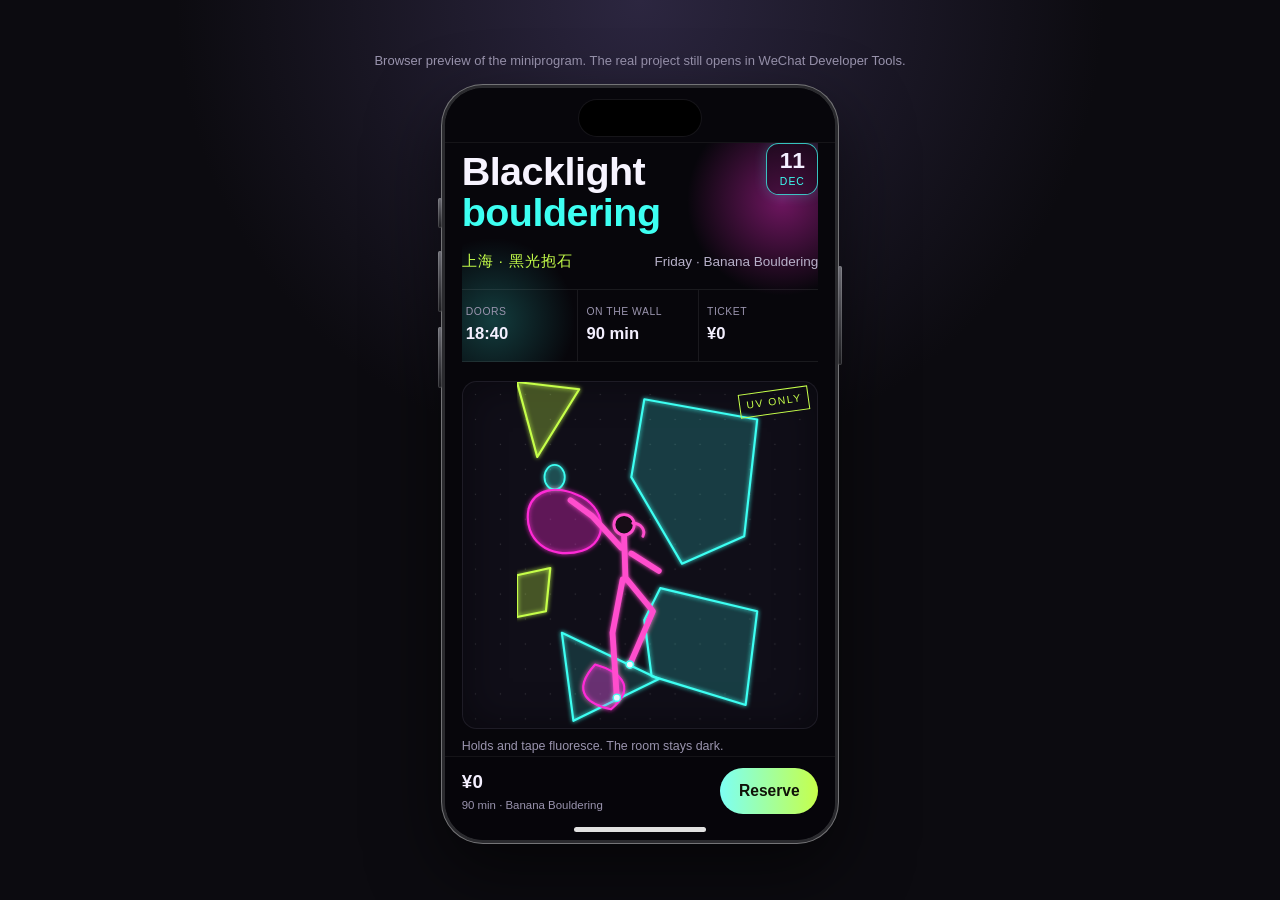
==== commit 1f38a3de: "date layout" ====
--- a/preview/index.html
+++ b/preview/index.html
@@ -4,7 +4,7 @@
   <meta charset="utf-8">
   <meta name="viewport" content="width=device-width, initial-scale=1">
   <title>Banana Bouldering — browser preview</title>
-  <link rel="stylesheet" href="preview.css?v=12">
+  <link rel="stylesheet" href="preview.css?v=13">
   <style>
     :root {
       --screen-w: min(390px, calc(100vw - 96px));
@@ -331,8 +331,8 @@
       </div>
     </div>
   </div>
-  <script src="../utils/event.js?v=3"></script>
+  <script src="../utils/event.js?v=4"></script>
   <script src="../utils/form.js"></script>
-  <script src="preview.js?v=5"></script>
+  <script src="preview.js?v=6"></script>
 </body>
 </html>
--- a/preview/preview.css
+++ b/preview/preview.css
@@ -165,17 +165,23 @@
   color: #f7f4ff;
 }.home .accent {
   color: #3dfff2;
+}.home .meta-row {
+  display: flex;
+  align-items: baseline;
+  justify-content: space-between;
+  margin-top: calc(36 * var(--rpx));
 }.home .zh {
   display: block;
   position: relative;
-  margin-top: calc(40 * var(--rpx));
+  margin-top: 0;
+  margin-right: calc(16 * var(--rpx));
   color: #c6ff4a;
   font-size: calc(28 * var(--rpx));
   letter-spacing: calc(2 * var(--rpx));
 }.home .when {
   display: block;
   position: relative;
-  margin-top: calc(16 * var(--rpx));
+  margin-top: 0;
   color: #b7b1c9;
   font-size: calc(26 * var(--rpx));
 }.home .facts {
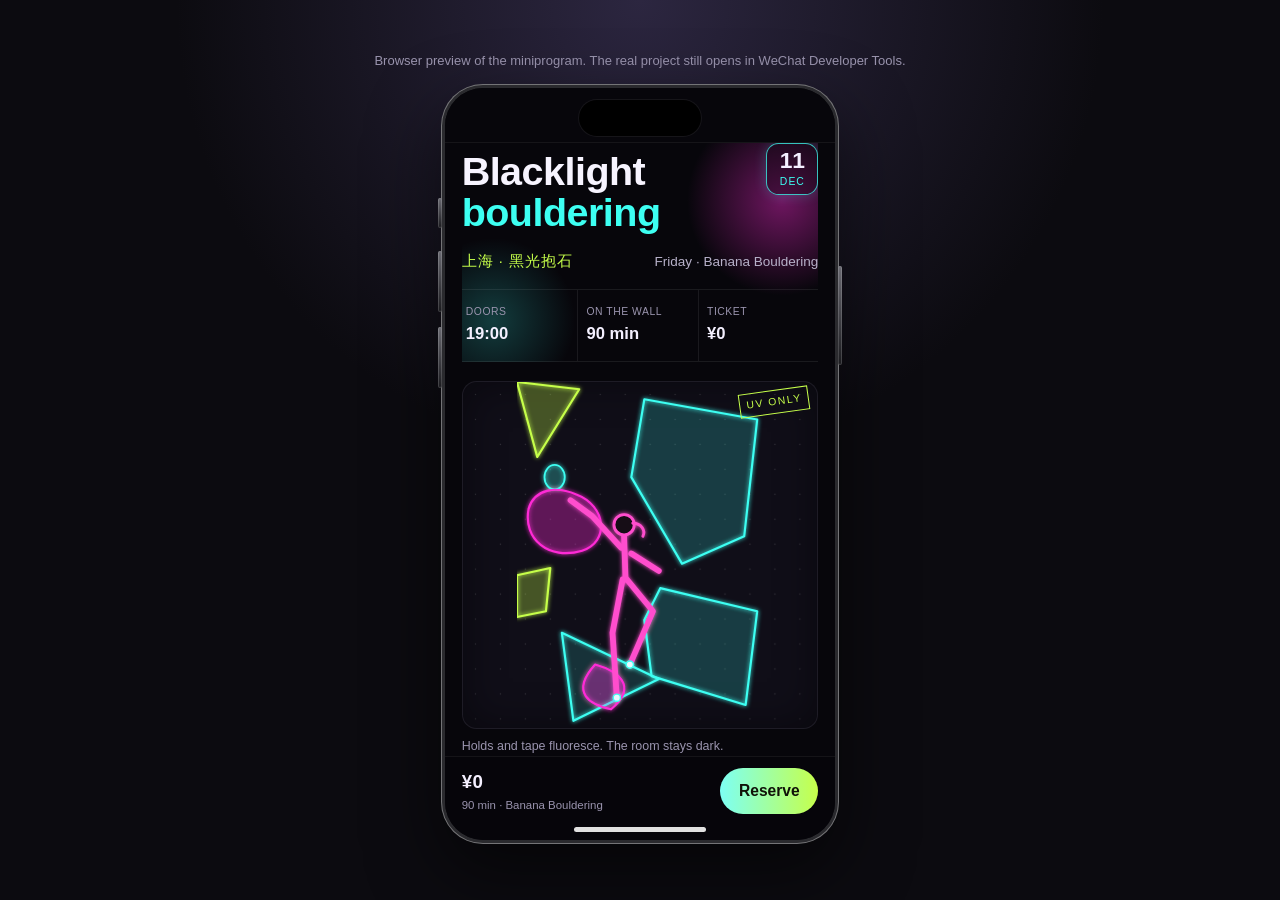
==== commit 9c1b5ebd: "text fixes" ====
--- a/preview/index.html
+++ b/preview/index.html
@@ -331,8 +331,8 @@
       </div>
     </div>
   </div>
-  <script src="../utils/event.js?v=4"></script>
+  <script src="../utils/event.js?v=6"></script>
   <script src="../utils/form.js"></script>
-  <script src="preview.js?v=6"></script>
+  <script src="preview.js?v=8"></script>
 </body>
 </html>
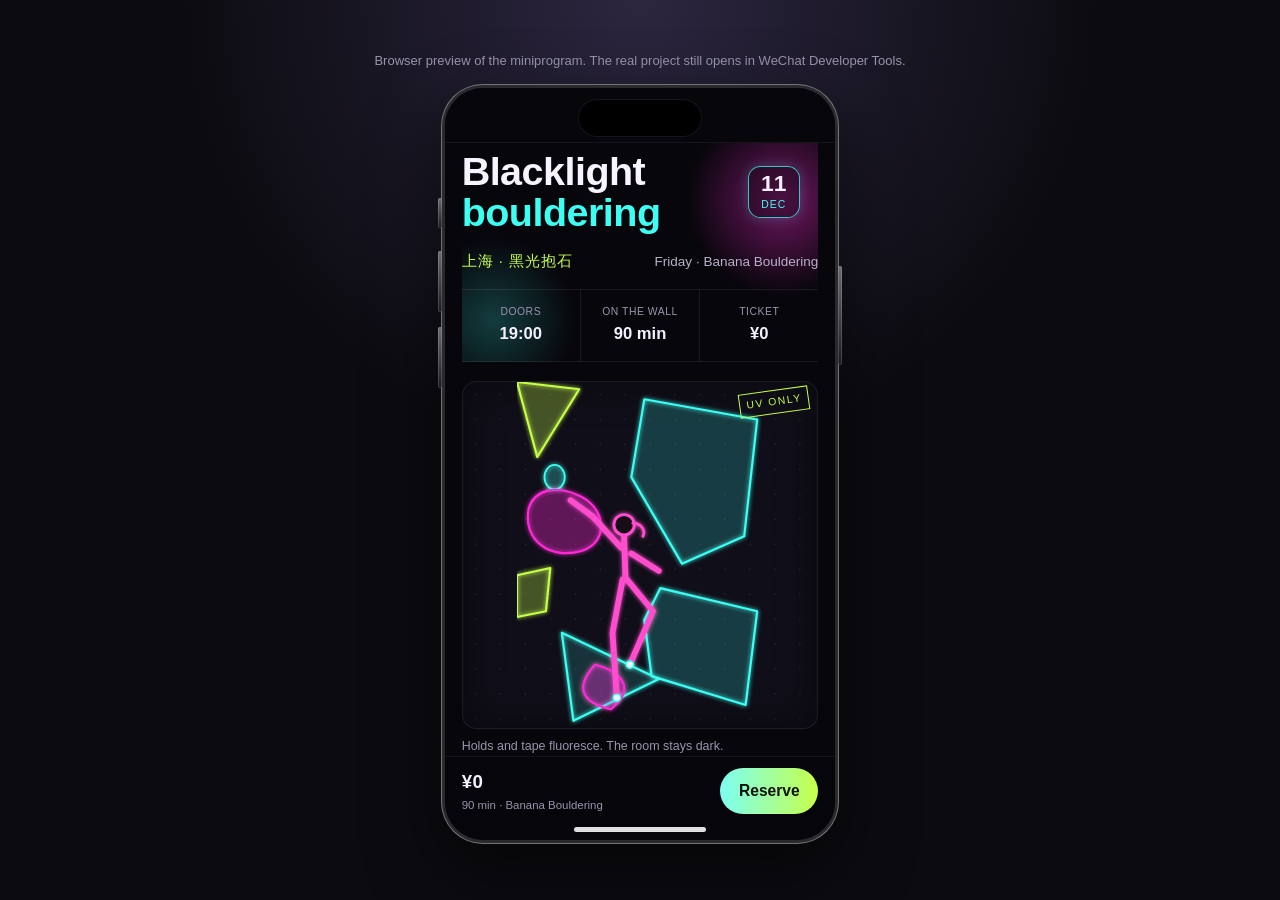
==== commit a7b77f11: "box allignment" ====
--- a/preview/index.html
+++ b/preview/index.html
@@ -4,7 +4,7 @@
   <meta charset="utf-8">
   <meta name="viewport" content="width=device-width, initial-scale=1">
   <title>Banana Bouldering — browser preview</title>
-  <link rel="stylesheet" href="preview.css?v=13">
+  <link rel="stylesheet" href="preview.css?v=16">
   <style>
     :root {
       --screen-w: min(390px, calc(100vw - 96px));
@@ -166,9 +166,6 @@
       padding-top: 58px;
     }
 
-    .device .date-badge {
-      right: 0;
-    }
 
     .device .dock {
       padding-bottom: 26px;
@@ -333,6 +330,6 @@
   </div>
   <script src="../utils/event.js?v=6"></script>
   <script src="../utils/form.js"></script>
-  <script src="preview.js?v=8"></script>
+  <script src="preview.js?v=9"></script>
 </body>
 </html>
--- a/preview/preview.css
+++ b/preview/preview.css
@@ -129,8 +129,8 @@
   background: radial-gradient(circle, rgba(61, 255, 242, 0.22), transparent 70%);
 }.home .date-badge {
   position: absolute;
-  top: 0;
-  right: 0;
+  top: calc(44 * var(--rpx));
+  right: calc(36 * var(--rpx));
   z-index: 2;
   width: calc(100 * var(--rpx));
   height: calc(100 * var(--rpx));
@@ -157,7 +157,7 @@
   position: relative;
   left: 0;
   right: auto;
-  padding-right: calc(120 * var(--rpx));
+  padding-right: calc(156 * var(--rpx));
   font-size: calc(76 * var(--rpx));
   font-weight: 700;
   line-height: 1.02;
@@ -193,17 +193,16 @@
 }.home .fact {
   flex: 1;
   min-width: 0;
-  padding: calc(26 * var(--rpx)) calc(16 * var(--rpx)) calc(26 * var(--rpx)) 0;
-}.home .fact:first-child {
-  padding-left: calc(8 * var(--rpx));
+  padding: calc(26 * var(--rpx)) calc(12 * var(--rpx));
+  text-align: center;
 }.home .fact + .fact {
-  padding-left: calc(16 * var(--rpx));
   border-left: calc(1 * var(--rpx)) solid rgba(255, 255, 255, 0.08);
 }.home .fact-k {
   display: block;
   color: #9a94ae;
   font-size: calc(20 * var(--rpx));
   letter-spacing: calc(1 * var(--rpx));
+  text-align: center;
   text-transform: uppercase;
 }.home .fact-v {
   display: block;
@@ -211,6 +210,7 @@
   color: #f4f0ff;
   font-size: calc(32 * var(--rpx));
   font-weight: 700;
+  text-align: center;
 }.home .fold {
   display: flex;
   flex-direction: column;
@@ -630,13 +630,7 @@
   font-size: calc(26 * var(--rpx));
 }.signup .submit {
   width: 100%;
-  margin-top: calc(28 * var(--rpx));
-}.signup .fine {
-  display: block;
-  margin-top: calc(16 * var(--rpx));
-  color: #6e6884;
-  font-size: calc(22 * var(--rpx));
-  line-height: 1.45;
+  margin-top: calc(40 * var(--rpx));
 }
 
 .pass .page {
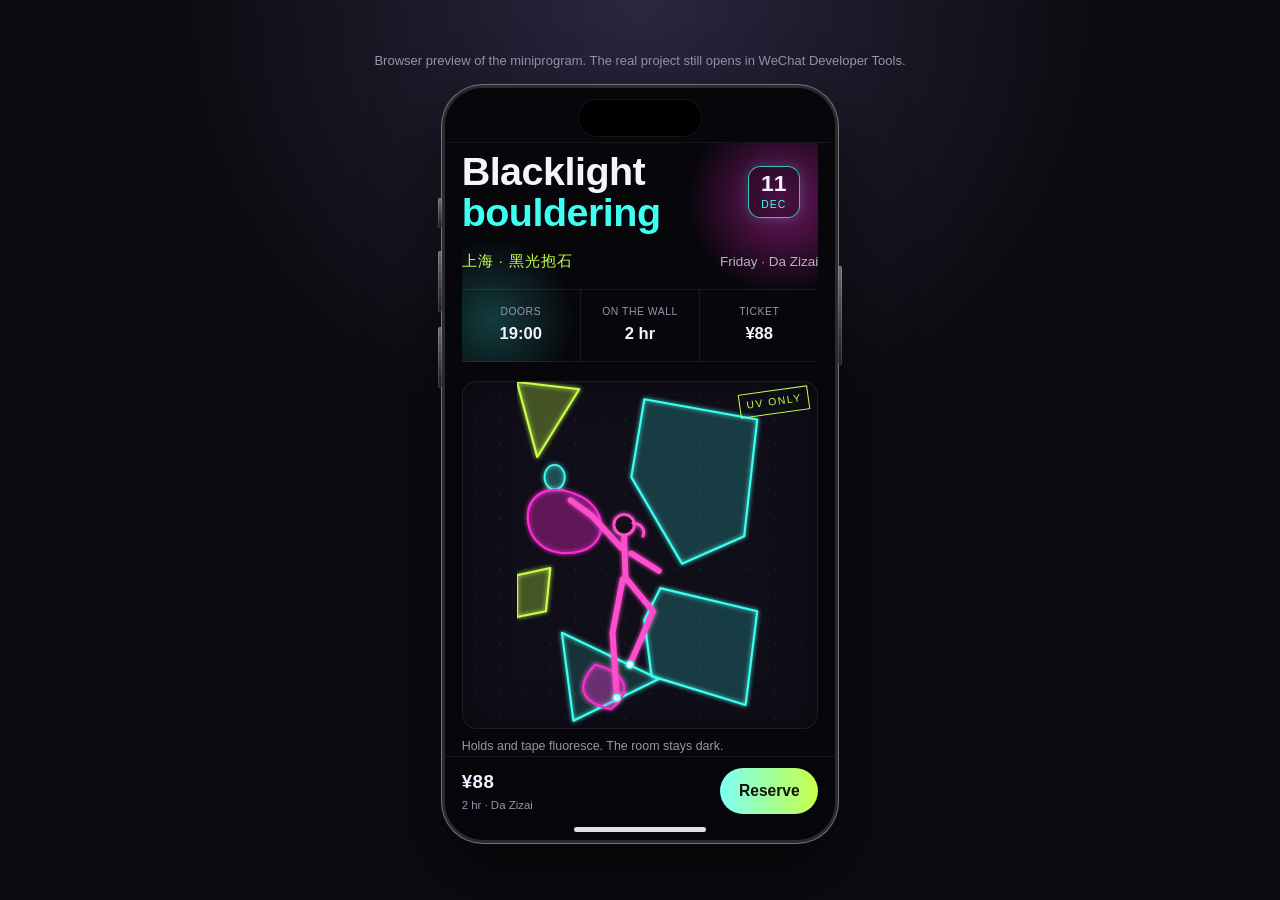
==== commit b74ab7bf: "final changes, project concluded" ====
--- a/preview/index.html
+++ b/preview/index.html
@@ -3,7 +3,7 @@
 <head>
   <meta charset="utf-8">
   <meta name="viewport" content="width=device-width, initial-scale=1">
-  <title>Banana Bouldering — browser preview</title>
+  <title>Da Zizai — browser preview</title>
   <link rel="stylesheet" href="preview.css?v=16">
   <style>
     :root {
@@ -328,8 +328,8 @@
       </div>
     </div>
   </div>
-  <script src="../utils/event.js?v=6"></script>
+  <script src="../utils/event.js?v=7"></script>
   <script src="../utils/form.js"></script>
-  <script src="preview.js?v=9"></script>
+  <script src="preview.js?v=10"></script>
 </body>
 </html>
